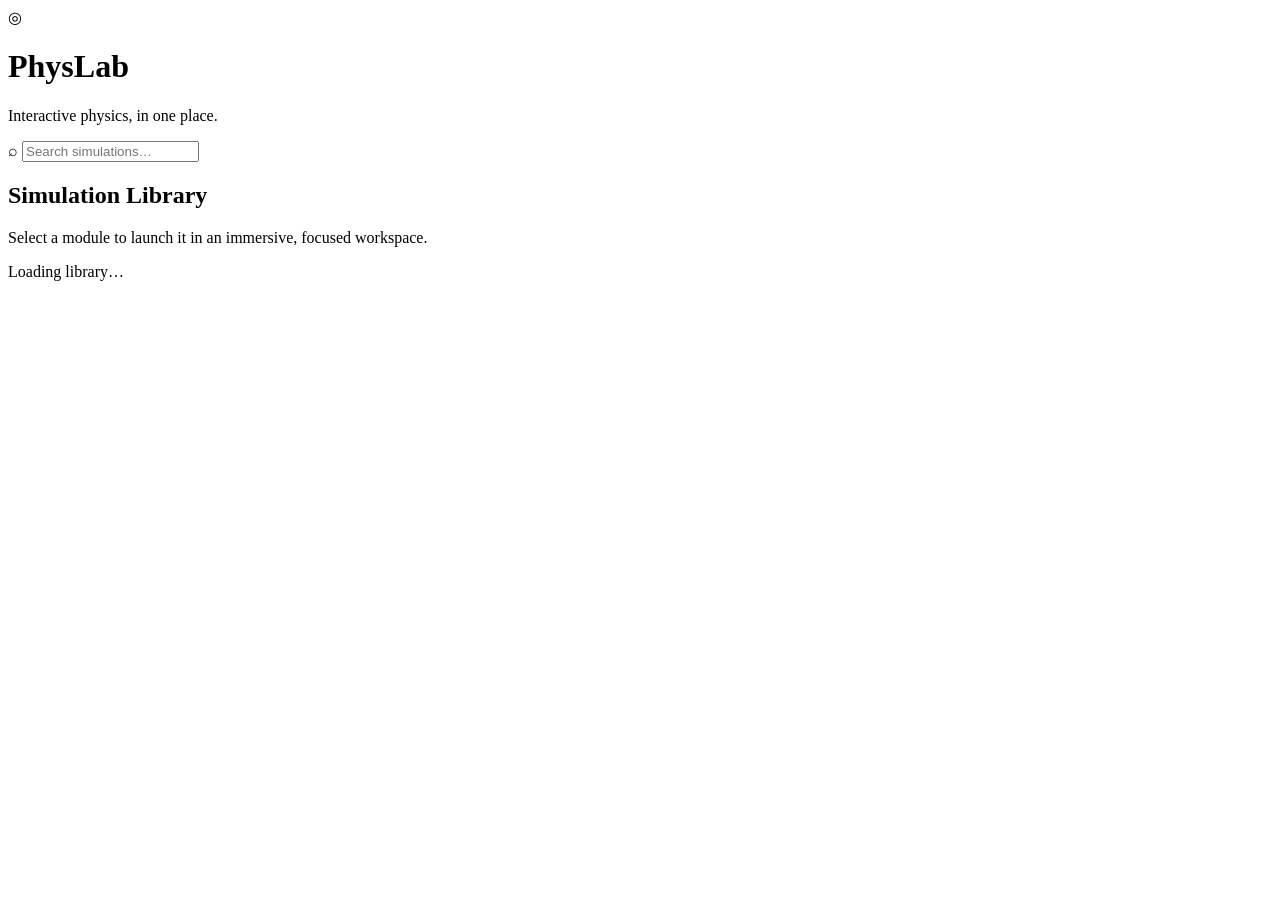
==== index.html @ cef82485 "Added new files" ====
<!DOCTYPE html>
<html lang="en">
<head>
  <meta charset="UTF-8" />
  <meta name="viewport" content="width=device-width, initial-scale=1.0" />
  <meta name="description" content="A unified, high-performance web platform for interactive physics simulations." />
  <title>PhysLab — Physics Simulation Platform</title>
  <link rel="stylesheet" href="css/style.css" />
</head>
<body>
  <!-- ============================================================= -->
  <!-- APP SHELL                                                     -->
  <!-- ============================================================= -->
  <header class="app-header">
    <div class="app-header__brand">
      <span class="app-header__logo" aria-hidden="true">◎</span>
      <div>
        <h1 class="app-header__title">PhysLab</h1>
        <p class="app-header__subtitle">Interactive physics, in one place.</p>
      </div>
    </div>

    <div class="app-header__tools">
      <label class="search">
        <span class="search__icon" aria-hidden="true">⌕</span>
        <input
          id="library-search"
          class="search__input"
          type="search"
          placeholder="Search simulations…"
          autocomplete="off"
          aria-label="Search simulations"
        />
      </label>
    </div>
  </header>

  <!-- ============================================================= -->
  <!-- LIBRARY DASHBOARD                                             -->
  <!-- ============================================================= -->
  <main class="dashboard" aria-labelledby="library-heading">
    <div class="dashboard__intro">
      <h2 id="library-heading" class="dashboard__heading">Simulation Library</h2>
      <p class="dashboard__lede">
        Select a module to launch it in an immersive, focused workspace.
      </p>
    </div>

    <!-- The applet loader populates this grid from the registry. -->
    <section
      id="applet-grid"
      class="library-grid"
      role="list"
      aria-label="Available simulations"
    >
      <!-- Cards injected by js/app.js -->
      <p class="library-grid__loading" id="grid-loading">Loading library…</p>
    </section>
  </main>

  <!-- ============================================================= -->
  <!-- APPLET MODAL / POP-UP EXECUTION SURFACE                       -->
  <!--                                                               -->
  <!-- A single reusable, isolated overlay. The active applet is     -->
  <!-- mounted into `.modal__stage`. The stage is intentionally      -->
  <!-- layered so future features have obvious mount points:         -->
  <!--   • render-layer   → GPU/WebGL/WebGPU canvas (60 FPS loop)    -->
  <!--   • overlay-layer  → vector overlays (velocity / accel)       -->
  <!--   • telemetry      → charts, graphs, digital meters           -->
  <!--   • controls       → parameter panels + validation            -->
  <!-- ============================================================= -->
  <div
    id="applet-modal"
    class="modal"
    role="dialog"
    aria-modal="true"
    aria-labelledby="modal-title"
    hidden
  >
    <div class="modal__backdrop" data-modal-dismiss></div>

    <div class="modal__window" role="document">
      <header class="modal__bar">
        <div class="modal__meta">
          <h2 id="modal-title" class="modal__title">Simulation</h2>
          <p id="modal-desc" class="modal__desc"></p>
        </div>
        <div class="modal__actions">
          <!-- HOOK: import/export simulation state lives here later. -->
          <button
            type="button"
            class="btn btn--ghost"
            id="modal-export"
            title="Export state (coming soon)"
            disabled
          >Export</button>
          <button
            type="button"
            class="btn btn--ghost"
            id="modal-import"
            title="Import state (coming soon)"
            disabled
          >Import</button>
          <button
            type="button"
            class="btn btn--icon"
            id="modal-close"
            aria-label="Close simulation"
            data-modal-dismiss
          >✕</button>
        </div>
      </header>

      <!-- The applet's mount target. Cleared between launches. -->
      <div id="applet-stage" class="modal__stage" aria-live="polite"></div>
    </div>
  </div>

  <!-- app.js is an ES module; it resolves the registry and loads applets. -->
  <script type="module" src="js/app.js"></script>
</body>
</html>
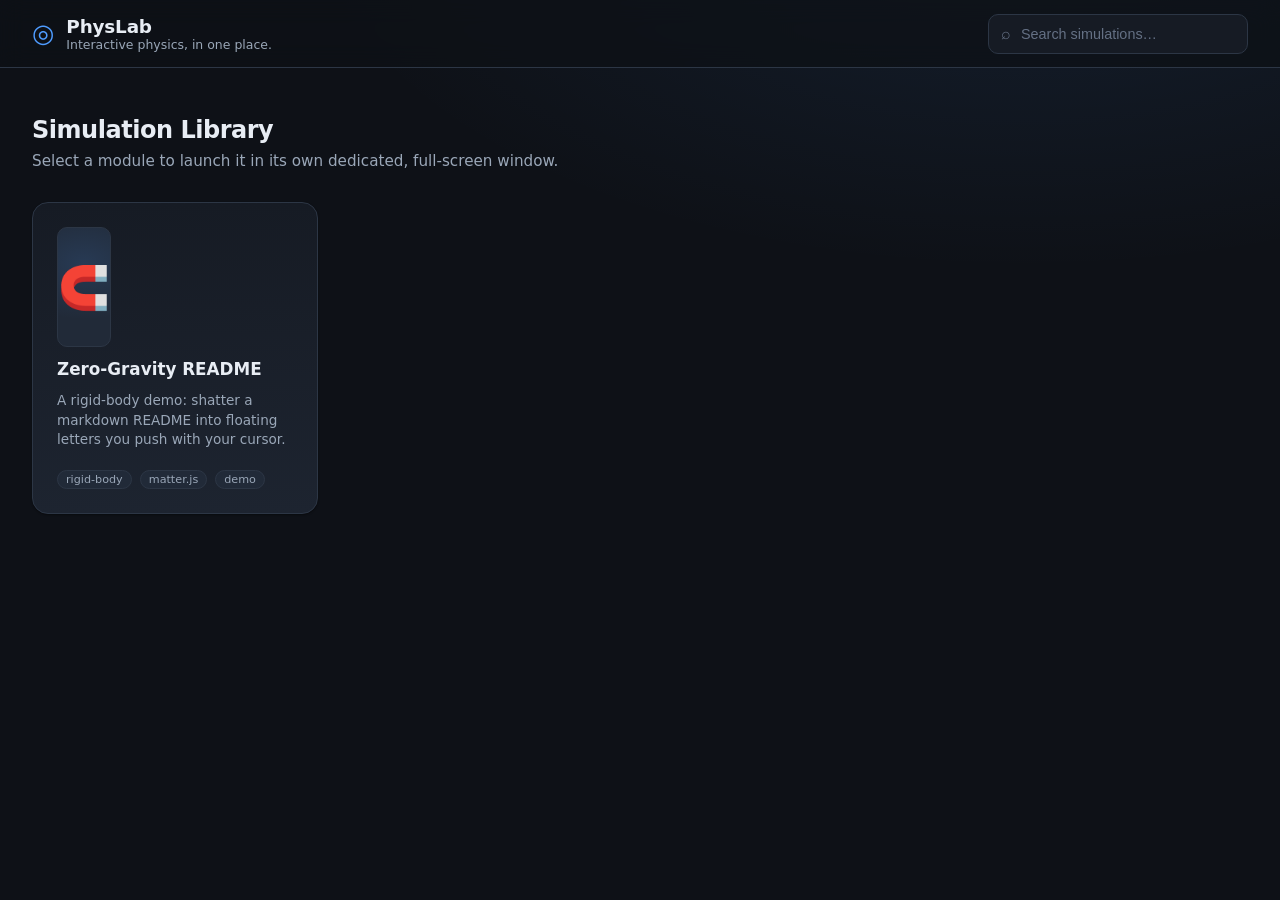
==== commit 5f1ac9a6: "Launch applets in dedicated full-screen pop-up windows Replace the in-page modal with real OS-level " ====
--- a/index.html
+++ b/index.html
@@ -42,7 +42,7 @@
     <div class="dashboard__intro">
       <h2 id="library-heading" class="dashboard__heading">Simulation Library</h2>
       <p class="dashboard__lede">
-        Select a module to launch it in an immersive, focused workspace.
+        Select a module to launch it in its own dedicated, full-screen window.
       </p>
     </div>
 
@@ -56,67 +56,15 @@
       <!-- Cards injected by js/app.js -->
       <p class="library-grid__loading" id="grid-loading">Loading library…</p>
     </section>
+
+    <!-- Surfaced if the browser blocks the simulation pop-up window. -->
+    <p id="popup-warning" class="dashboard__notice" hidden>
+      ⚠ Your browser blocked the simulation window. Please allow pop-ups for
+      this site, then click the simulation again.
+    </p>
   </main>
 
-  <!-- ============================================================= -->
-  <!-- APPLET MODAL / POP-UP EXECUTION SURFACE                       -->
-  <!--                                                               -->
-  <!-- A single reusable, isolated overlay. The active applet is     -->
-  <!-- mounted into `.modal__stage`. The stage is intentionally      -->
-  <!-- layered so future features have obvious mount points:         -->
-  <!--   • render-layer   → GPU/WebGL/WebGPU canvas (60 FPS loop)    -->
-  <!--   • overlay-layer  → vector overlays (velocity / accel)       -->
-  <!--   • telemetry      → charts, graphs, digital meters           -->
-  <!--   • controls       → parameter panels + validation            -->
-  <!-- ============================================================= -->
-  <div
-    id="applet-modal"
-    class="modal"
-    role="dialog"
-    aria-modal="true"
-    aria-labelledby="modal-title"
-    hidden
-  >
-    <div class="modal__backdrop" data-modal-dismiss></div>
-
-    <div class="modal__window" role="document">
-      <header class="modal__bar">
-        <div class="modal__meta">
-          <h2 id="modal-title" class="modal__title">Simulation</h2>
-          <p id="modal-desc" class="modal__desc"></p>
-        </div>
-        <div class="modal__actions">
-          <!-- HOOK: import/export simulation state lives here later. -->
-          <button
-            type="button"
-            class="btn btn--ghost"
-            id="modal-export"
-            title="Export state (coming soon)"
-            disabled
-          >Export</button>
-          <button
-            type="button"
-            class="btn btn--ghost"
-            id="modal-import"
-            title="Import state (coming soon)"
-            disabled
-          >Import</button>
-          <button
-            type="button"
-            class="btn btn--icon"
-            id="modal-close"
-            aria-label="Close simulation"
-            data-modal-dismiss
-          >✕</button>
-        </div>
-      </header>
-
-      <!-- The applet's mount target. Cleared between launches. -->
-      <div id="applet-stage" class="modal__stage" aria-live="polite"></div>
-    </div>
-  </div>
-
-  <!-- app.js is an ES module; it resolves the registry and loads applets. -->
+  <!-- app.js launches each applet in its own isolated browser window. -->
   <script type="module" src="js/app.js"></script>
 </body>
 </html>
--- a/css/style.css
+++ b/css/style.css
@@ -0,0 +1,460 @@
+/* =================================================================
+   PhysLab — Global stylesheet
+   Layout for the app shell, library dashboard, and applet modal.
+
+   The :root tokens below are the single source of truth for theming
+   and are the intended integration point for future control panels,
+   telemetry readouts, and overlay layers.
+   ================================================================= */
+
+:root {
+  /* --- Palette ----------------------------------------------------- */
+  --color-bg:            #0e1117;
+  --color-bg-elev:       #161b24;
+  --color-bg-elev-2:     #1d2430;
+  --color-surface:       #212a38;
+  --color-border:        #2c3645;
+  --color-border-strong: #3a4759;
+
+  --color-text:          #e8edf4;
+  --color-text-muted:    #9aa7b8;
+  --color-text-faint:    #647084;
+
+  --color-accent:        #4f9cff;
+  --color-accent-hover:  #6fb0ff;
+  --color-accent-soft:   rgba(79, 156, 255, 0.14);
+
+  /* Semantic colours reserved for telemetry / validation feedback. */
+  --color-ok:            #38d39f;
+  --color-warn:          #f5b94b;
+  --color-danger:        #ff6b6b;
+
+  /* Reserved channels for future vector overlays (velocity / accel). */
+  --color-vector-velocity:     #38d39f;
+  --color-vector-acceleration: #f5b94b;
+
+  /* --- Typography -------------------------------------------------- */
+  --font-sans: "Inter", system-ui, -apple-system, "Segoe UI", Roboto, sans-serif;
+  --font-mono: "SF Mono", "JetBrains Mono", "Consolas", ui-monospace, monospace;
+
+  /* --- Spacing / shape -------------------------------------------- */
+  --space-1: 0.25rem;
+  --space-2: 0.5rem;
+  --space-3: 0.75rem;
+  --space-4: 1rem;
+  --space-5: 1.5rem;
+  --space-6: 2rem;
+  --space-8: 3rem;
+
+  --radius-sm: 6px;
+  --radius:    10px;
+  --radius-lg: 16px;
+
+  --shadow-1: 0 1px 2px rgba(0, 0, 0, 0.4);
+  --shadow-2: 0 8px 24px rgba(0, 0, 0, 0.45);
+  --shadow-3: 0 24px 64px rgba(0, 0, 0, 0.55);
+
+  /* --- Motion ----------------------------------------------------- */
+  --ease: cubic-bezier(0.22, 0.61, 0.36, 1);
+  --dur:  180ms;
+
+  /* --- Layout constants ------------------------------------------- */
+  --header-h:    68px;
+  --modal-max-w: 1180px;
+
+  /* HOOK: future control panels read from this rail width so the
+     simulation render area resizes predictably alongside them. */
+  --controls-rail-w: 300px;
+}
+
+/* =================================================================
+   Reset / base
+   ================================================================= */
+*,
+*::before,
+*::after { box-sizing: border-box; }
+
+html, body { height: 100%; }
+
+body {
+  margin: 0;
+  font-family: var(--font-sans);
+  color: var(--color-text);
+  background:
+    radial-gradient(1200px 600px at 80% -10%, rgba(79, 156, 255, 0.10), transparent 60%),
+    var(--color-bg);
+  -webkit-font-smoothing: antialiased;
+  text-rendering: optimizeLegibility;
+}
+
+h1, h2, h3, p { margin: 0; }
+
+button { font-family: inherit; }
+
+/* =================================================================
+   App header
+   ================================================================= */
+.app-header {
+  position: sticky;
+  top: 0;
+  z-index: 10;
+  height: var(--header-h);
+  display: flex;
+  align-items: center;
+  justify-content: space-between;
+  gap: var(--space-4);
+  padding: 0 var(--space-6);
+  background: rgba(14, 17, 23, 0.78);
+  backdrop-filter: blur(12px);
+  border-bottom: 1px solid var(--color-border);
+}
+
+.app-header__brand {
+  display: flex;
+  align-items: center;
+  gap: var(--space-3);
+}
+
+.app-header__logo {
+  font-size: 1.6rem;
+  color: var(--color-accent);
+  line-height: 1;
+}
+
+.app-header__title {
+  font-size: 1.15rem;
+  font-weight: 700;
+  letter-spacing: -0.01em;
+}
+
+.app-header__subtitle {
+  font-size: 0.78rem;
+  color: var(--color-text-muted);
+}
+
+/* --- Search ------------------------------------------------------- */
+.search {
+  display: flex;
+  align-items: center;
+  gap: var(--space-2);
+  padding: 0 var(--space-3);
+  height: 40px;
+  min-width: 260px;
+  background: var(--color-bg-elev);
+  border: 1px solid var(--color-border);
+  border-radius: var(--radius);
+  transition: border-color var(--dur) var(--ease);
+}
+.search:focus-within { border-color: var(--color-accent); }
+.search__icon { color: var(--color-text-faint); }
+.search__input {
+  flex: 1;
+  background: none;
+  border: none;
+  outline: none;
+  color: var(--color-text);
+  font-size: 0.9rem;
+}
+.search__input::placeholder { color: var(--color-text-faint); }
+
+/* =================================================================
+   Dashboard + library grid
+   ================================================================= */
+.dashboard {
+  max-width: 1280px;
+  margin: 0 auto;
+  padding: var(--space-8) var(--space-6) var(--space-8);
+}
+
+.dashboard__intro { margin-bottom: var(--space-6); }
+
+.dashboard__heading {
+  font-size: 1.5rem;
+  font-weight: 700;
+  letter-spacing: -0.02em;
+}
+
+.dashboard__lede {
+  margin-top: var(--space-2);
+  color: var(--color-text-muted);
+  font-size: 0.95rem;
+}
+
+.library-grid {
+  display: grid;
+  grid-template-columns: repeat(auto-fill, minmax(260px, 1fr));
+  gap: var(--space-5);
+}
+
+.library-grid__loading,
+.library-grid__empty {
+  grid-column: 1 / -1;
+  color: var(--color-text-faint);
+  font-size: 0.9rem;
+  padding: var(--space-6) 0;
+  text-align: center;
+}
+
+/* --- Applet card -------------------------------------------------- */
+.applet-card {
+  display: flex;
+  flex-direction: column;
+  text-align: left;
+  gap: var(--space-3);
+  padding: var(--space-5);
+  background: linear-gradient(180deg, var(--color-bg-elev), var(--color-bg-elev-2));
+  border: 1px solid var(--color-border);
+  border-radius: var(--radius-lg);
+  cursor: pointer;
+  color: inherit;
+  box-shadow: var(--shadow-1);
+  transition:
+    transform var(--dur) var(--ease),
+    border-color var(--dur) var(--ease),
+    box-shadow var(--dur) var(--ease);
+}
+.applet-card:hover {
+  transform: translateY(-3px);
+  border-color: var(--color-border-strong);
+  box-shadow: var(--shadow-2);
+}
+.applet-card:focus-visible {
+  outline: 2px solid var(--color-accent);
+  outline-offset: 2px;
+}
+
+.applet-card__thumb {
+  display: grid;
+  place-items: center;
+  height: 120px;
+  font-size: 2.6rem;
+  border-radius: var(--radius);
+  background:
+    radial-gradient(120px 80px at 50% 30%, var(--color-accent-soft), transparent 70%),
+    var(--color-surface);
+  border: 1px solid var(--color-border);
+}
+
+.applet-card__title {
+  font-size: 1.05rem;
+  font-weight: 650;
+}
+
+.applet-card__desc {
+  font-size: 0.85rem;
+  color: var(--color-text-muted);
+  line-height: 1.45;
+}
+
+.applet-card__tags {
+  display: flex;
+  flex-wrap: wrap;
+  gap: var(--space-2);
+  margin-top: auto;
+  padding-top: var(--space-2);
+}
+.tag {
+  font-size: 0.7rem;
+  padding: 2px var(--space-2);
+  border-radius: 999px;
+  color: var(--color-text-muted);
+  background: var(--color-surface);
+  border: 1px solid var(--color-border);
+}
+
+/* =================================================================
+   Buttons
+   ================================================================= */
+.btn {
+  display: inline-flex;
+  align-items: center;
+  justify-content: center;
+  gap: var(--space-2);
+  height: 38px;
+  padding: 0 var(--space-4);
+  font-size: 0.88rem;
+  font-weight: 600;
+  color: var(--color-text);
+  background: var(--color-surface);
+  border: 1px solid var(--color-border-strong);
+  border-radius: var(--radius);
+  cursor: pointer;
+  white-space: nowrap;
+  transition:
+    background var(--dur) var(--ease),
+    border-color var(--dur) var(--ease),
+    opacity var(--dur) var(--ease);
+}
+.btn:hover { background: var(--color-bg-elev-2); }
+.btn:disabled { opacity: 0.45; cursor: not-allowed; }
+
+.btn--primary {
+  color: #06243f;
+  background: var(--color-accent);
+  border-color: transparent;
+}
+.btn--primary:hover { background: var(--color-accent-hover); }
+
+.btn--ghost { background: transparent; }
+
+.btn--icon {
+  width: 38px;
+  padding: 0;
+  font-size: 1rem;
+}
+
+/* =================================================================
+   Modal / pop-up applet surface
+   ================================================================= */
+.modal {
+  position: fixed;
+  inset: 0;
+  z-index: 50;
+  display: grid;
+  place-items: center;
+  padding: var(--space-5);
+}
+.modal[hidden] { display: none; }
+
+.modal__backdrop {
+  position: absolute;
+  inset: 0;
+  background: rgba(5, 7, 11, 0.72);
+  backdrop-filter: blur(4px);
+  animation: fade-in var(--dur) var(--ease);
+}
+
+.modal__window {
+  position: relative;
+  display: flex;
+  flex-direction: column;
+  width: 100%;
+  max-width: var(--modal-max-w);
+  max-height: calc(100vh - var(--space-6) * 2);
+  background: var(--color-bg-elev);
+  border: 1px solid var(--color-border-strong);
+  border-radius: var(--radius-lg);
+  box-shadow: var(--shadow-3);
+  overflow: hidden;
+  animation: pop-in var(--dur) var(--ease);
+}
+
+.modal__bar {
+  display: flex;
+  align-items: center;
+  justify-content: space-between;
+  gap: var(--space-4);
+  padding: var(--space-4) var(--space-5);
+  border-bottom: 1px solid var(--color-border);
+  background: var(--color-bg-elev-2);
+}
+.modal__title { font-size: 1.05rem; font-weight: 650; }
+.modal__desc  { font-size: 0.8rem; color: var(--color-text-muted); margin-top: 2px; }
+.modal__actions { display: flex; align-items: center; gap: var(--space-2); }
+
+/* The mount target. Applets own everything inside here. */
+.modal__stage {
+  flex: 1;
+  min-height: 0;
+  overflow: auto;
+  background: var(--color-bg);
+}
+
+/* =================================================================
+   Applet workspace primitives
+   These classes are not used by the shell directly but are provided
+   as a shared vocabulary so every applet lays out consistently and
+   future features (telemetry, controls, overlays) slot in cleanly.
+   ================================================================= */
+
+/* A standard two-column applet layout: stage + controls rail. */
+.applet-layout {
+  display: grid;
+  grid-template-columns: 1fr var(--controls-rail-w);
+  gap: var(--space-4);
+  height: 100%;
+  padding: var(--space-4);
+}
+@media (max-width: 860px) {
+  .applet-layout { grid-template-columns: 1fr; }
+}
+
+/* HOOK: GPU/canvas render host. Positioned so overlay + telemetry
+   layers can be absolutely stacked on top of the simulation. */
+.render-host {
+  position: relative;
+  border-radius: var(--radius);
+  overflow: hidden;
+  background: #05070b;
+  border: 1px solid var(--color-border);
+  isolation: isolate;          /* establishes a clean stacking context */
+  will-change: transform;      /* hint hardware acceleration */
+}
+.render-host__canvas,          /* base WebGL/WebGPU/2D sim canvas */
+.render-host__overlay {        /* vector overlay canvas (velocity/accel) */
+  position: absolute;
+  inset: 0;
+  width: 100%;
+  height: 100%;
+  display: block;
+}
+.render-host__overlay { pointer-events: none; z-index: 2; }
+
+/* HOOK: controls rail — parameter inputs + validation messaging. */
+.controls-rail {
+  display: flex;
+  flex-direction: column;
+  gap: var(--space-4);
+  padding: var(--space-4);
+  background: var(--color-bg-elev);
+  border: 1px solid var(--color-border);
+  border-radius: var(--radius);
+  overflow: auto;
+}
+.control-group { display: flex; flex-direction: column; gap: var(--space-2); }
+.control-group__label {
+  font-size: 0.78rem;
+  color: var(--color-text-muted);
+  text-transform: uppercase;
+  letter-spacing: 0.04em;
+}
+/* Validation feedback slot (see input-validation hook in app.js). */
+.control-group__error {
+  font-size: 0.75rem;
+  color: var(--color-danger);
+  min-height: 1em;
+}
+
+/* HOOK: telemetry surfaces — charts, graphs, digital meters. */
+.telemetry {
+  display: grid;
+  gap: var(--space-3);
+}
+.meter {
+  display: flex;
+  align-items: baseline;
+  justify-content: space-between;
+  padding: var(--space-2) var(--space-3);
+  background: var(--color-surface);
+  border: 1px solid var(--color-border);
+  border-radius: var(--radius-sm);
+  font-family: var(--font-mono);
+}
+.meter__label { font-size: 0.72rem; color: var(--color-text-muted); }
+.meter__value { font-size: 0.95rem; color: var(--color-text); }
+
+/* =================================================================
+   Animations
+   ================================================================= */
+@keyframes fade-in { from { opacity: 0; } to { opacity: 1; } }
+@keyframes pop-in {
+  from { opacity: 0; transform: translateY(8px) scale(0.98); }
+  to   { opacity: 1; transform: translateY(0)   scale(1); }
+}
+
+@media (prefers-reduced-motion: reduce) {
+  *, *::before, *::after {
+    animation-duration: 0.001ms !important;
+    transition-duration: 0.001ms !important;
+  }
+}
